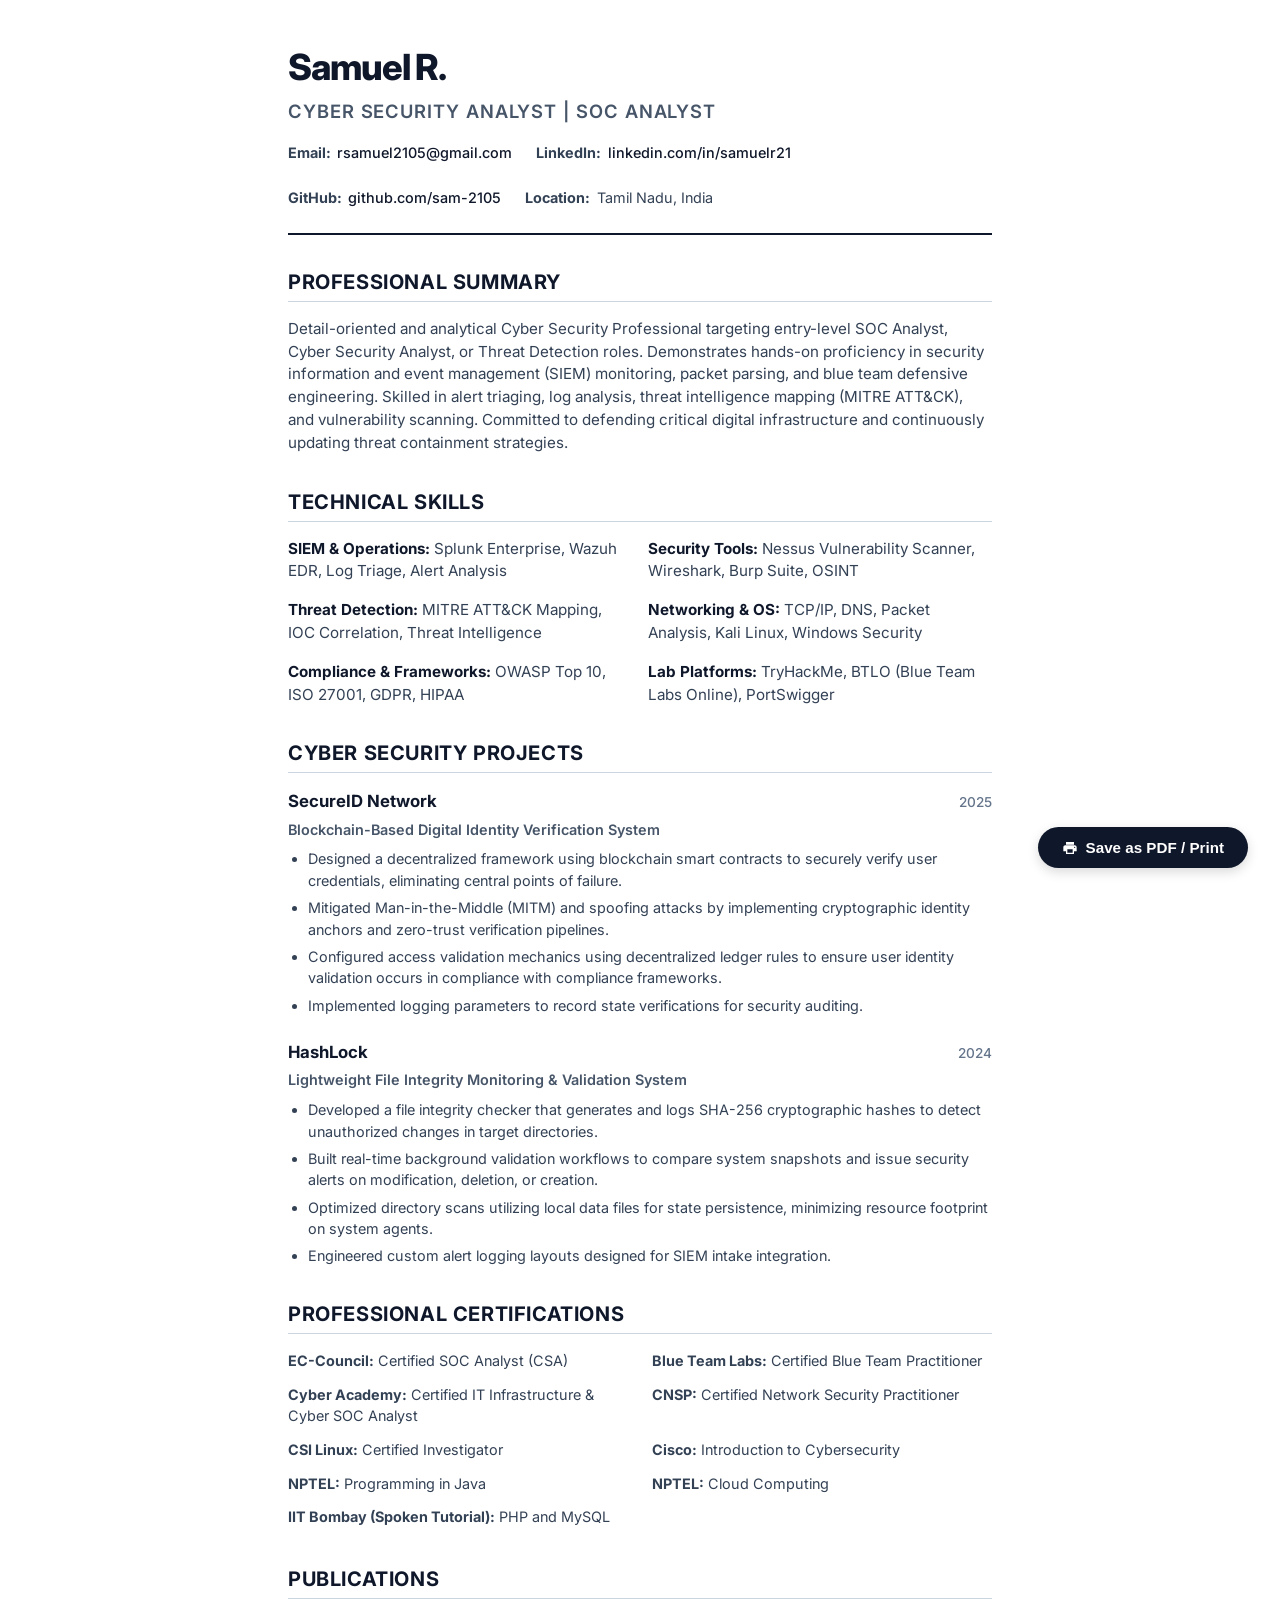
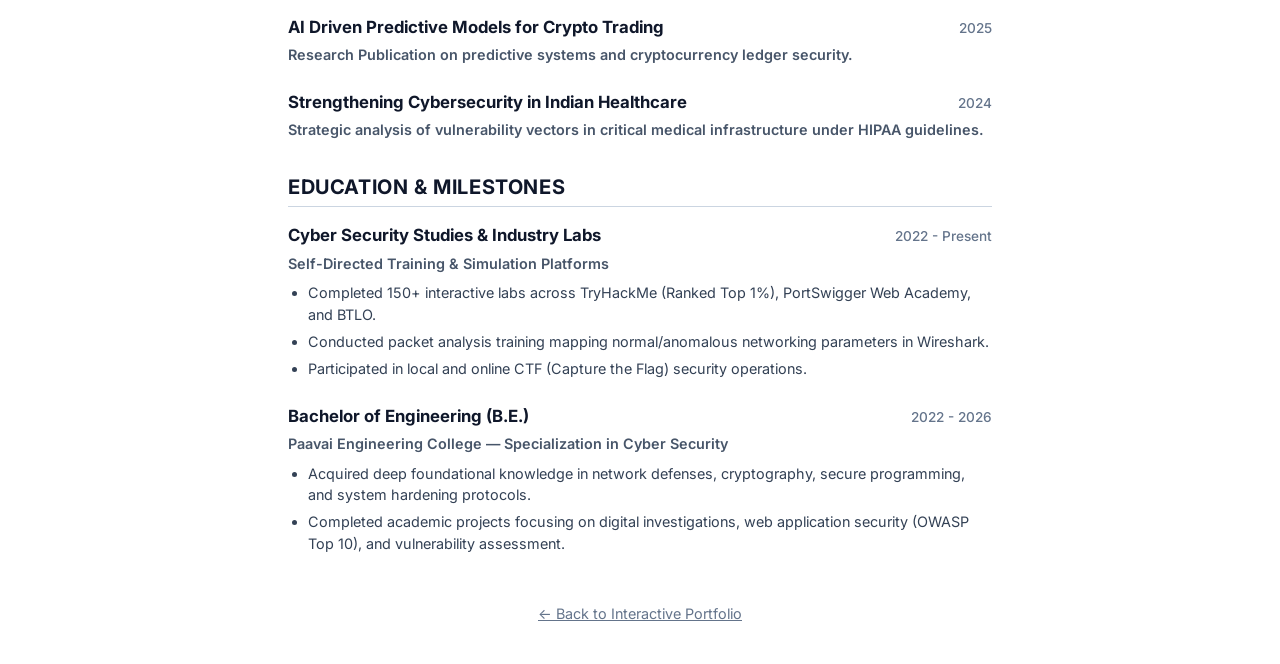
==== resume.html @ f8aa9abc "Deploy: initial portfolio release with responsive fixes and portfolio image" ====
<!DOCTYPE html>
<html lang="en">
<head>
    <meta charset="UTF-8">
    <meta name="viewport" content="width=device-width, initial-scale=1.0">
    <title>Samuel R. - Cyber Security Analyst Resume</title>
    <style>
        /* ==========================================================================
           ATS-Friendly Printable Resume Stylesheet
           ========================================================================== */
        @import url('https://fonts.googleapis.com/css2?family=Inter:wght@400;500;600;700&display=swap');

        * {
            margin: 0;
            padding: 0;
            box-sizing: border-box;
        }

        body {
            font-family: 'Inter', -apple-system, BlinkMacSystemFont, "Segoe UI", Roboto, sans-serif;
            color: #111111;
            background-color: #ffffff;
            line-height: 1.5;
            padding: 2.5rem 3rem;
            max-width: 800px;
            margin: 0 auto;
        }

        /* Floating print helper button */
        .print-btn-container {
            position: fixed;
            bottom: 2rem;
            right: 2rem;
            z-index: 100;
        }

        .print-btn {
            background-color: #0f172a;
            color: #ffffff;
            border: none;
            padding: 0.75rem 1.5rem;
            font-size: 0.95rem;
            font-weight: 600;
            border-radius: 9999px;
            cursor: pointer;
            box-shadow: 0 4px 12px rgba(0, 0, 0, 0.15);
            display: inline-flex;
            align-items: center;
            gap: 0.5rem;
            transition: all 0.2s ease;
        }

        .print-btn:hover {
            background-color: #1e293b;
            transform: translateY(-2px);
        }

        .print-btn svg {
            width: 16px;
            height: 16px;
            fill: currentColor;
        }

        /* Header Layout */
        .header {
            border-bottom: 2px solid #0f172a;
            padding-bottom: 1.5rem;
            margin-bottom: 2rem;
        }

        .name {
            font-size: 2.25rem;
            font-weight: 800;
            letter-spacing: -0.03em;
            color: #0f172a;
            margin-bottom: 0.25rem;
        }

        .title {
            font-size: 1.15rem;
            font-weight: 600;
            color: #475569;
            margin-bottom: 1rem;
            text-transform: uppercase;
            letter-spacing: 0.05em;
        }

        .contact-info {
            display: flex;
            flex-wrap: wrap;
            gap: 1.5rem;
            font-size: 0.9rem;
            color: #334155;
        }

        .contact-item {
            display: flex;
            align-items: center;
            gap: 0.4rem;
        }

        .contact-item a {
            color: #0f172a;
            text-decoration: none;
            font-weight: 500;
        }

        .contact-item a:hover {
            text-decoration: underline;
        }

        /* Section Layouts */
        .section {
            margin-bottom: 2rem;
        }

        .section-title {
            font-size: 1.25rem;
            font-weight: 700;
            color: #0f172a;
            text-transform: uppercase;
            letter-spacing: 0.03em;
            border-bottom: 1px solid #cbd5e1;
            padding-bottom: 0.25rem;
            margin-bottom: 1rem;
        }

        .summary {
            font-size: 0.95rem;
            color: #334155;
        }

        /* Skills Directory */
        .skills-grid {
            display: grid;
            grid-template-columns: 1fr 1fr;
            gap: 1rem;
        }

        .skill-group {
            font-size: 0.95rem;
            color: #334155;
        }

        .skill-group strong {
            color: #0f172a;
        }

        /* Experience and Projects list */
        .item-row {
            margin-bottom: 1.5rem;
        }

        .item-row:last-child {
            margin-bottom: 0;
        }

        .item-header {
            display: flex;
            justify-content: space-between;
            align-items: baseline;
            margin-bottom: 0.25rem;
        }

        .item-title {
            font-size: 1.05rem;
            font-weight: 700;
            color: #0f172a;
        }

        .item-date {
            font-size: 0.85rem;
            color: #64748b;
            font-weight: 500;
        }

        .item-subtitle {
            font-size: 0.9rem;
            font-weight: 600;
            color: #475569;
            margin-bottom: 0.5rem;
        }

        .item-bullets {
            list-style-type: disc;
            margin-left: 1.25rem;
            font-size: 0.9rem;
            color: #334155;
        }

        .item-bullets li {
            margin-bottom: 0.35rem;
        }

        .item-bullets li:last-child {
            margin-bottom: 0;
        }

        /* Certifications grid */
        .certs-list {
            display: grid;
            grid-template-columns: 1fr 1fr;
            gap: 0.5rem 1.5rem;
            font-size: 0.9rem;
            color: #334155;
        }

        .cert-item {
            margin-bottom: 0.25rem;
        }

        /* Back link */
        .back-link {
            display: block;
            margin-top: 3rem;
            font-size: 0.9rem;
            color: #64748b;
            text-align: center;
        }
        
        .back-link a {
            color: #64748b;
            text-decoration: underline;
        }

        /* ==========================================================================
           Print Overrides
           ========================================================================== */
        @media print {
            body {
                padding: 0;
                margin: 0;
                font-size: 10pt;
            }

            .print-btn-container,
            .back-link {
                display: none !important;
            }

            .header {
                margin-bottom: 1.5rem;
            }

            .section {
                margin-bottom: 1.5rem;
            }
        }
    </style>
</head>
<body>

    <!-- Floating Print Button -->
    <div class="print-btn-container">
        <button class="print-btn" onclick="window.print()">
            <svg viewBox="0 0 24 24">
                <path d="M19 8H5c-1.66 0-3 1.34-3 3v6h4v4h12v-4h4v-6c0-1.66-1.34-3-3-3zm-3 11H8v-5h8v5zm3-7c-.55 0-1-.45-1-1s.45-1 1-1 1 .45 1 1-.45 1-1 1zm-1-9H6v4h12V3z"/>
            </svg>
            Save as PDF / Print
        </button>
    </div>

    <!-- Header Section -->
    <header class="header">
        <h1 class="name">Samuel R.</h1>
        <div class="title">Cyber Security Analyst | SOC Analyst</div>
        <div class="contact-info">
            <div class="contact-item">
                <strong>Email:</strong> <a href="mailto:rsamuel2105@gmail.com">rsamuel2105@gmail.com</a>
            </div>
            <div class="contact-item">
                <strong>LinkedIn:</strong> <a href="https://linkedin.com/in/samuelr21" target="_blank">linkedin.com/in/samuelr21</a>
            </div>
            <div class="contact-item">
                <strong>GitHub:</strong> <a href="https://github.com/sam-2105" target="_blank">github.com/sam-2105</a>
            </div>
            <div class="contact-item">
                <strong>Location:</strong> Tamil Nadu, India
            </div>
        </div>
    </header>

    <!-- Professional Summary -->
    <section class="section">
        <h2 class="section-title">Professional Summary</h2>
        <p class="summary">
            Detail-oriented and analytical Cyber Security Professional targeting entry-level SOC Analyst, Cyber Security Analyst, or Threat Detection roles. Demonstrates hands-on proficiency in security information and event management (SIEM) monitoring, packet parsing, and blue team defensive engineering. Skilled in alert triaging, log analysis, threat intelligence mapping (MITRE ATT&CK), and vulnerability scanning. Committed to defending critical digital infrastructure and continuously updating threat containment strategies.
        </p>
    </section>

    <!-- Technical Skills -->
    <section class="section">
        <h2 class="section-title">Technical Skills</h2>
        <div class="skills-grid">
            <div class="skill-group">
                <strong>SIEM & Operations:</strong> Splunk Enterprise, Wazuh EDR, Log Triage, Alert Analysis
            </div>
            <div class="skill-group">
                <strong>Security Tools:</strong> Nessus Vulnerability Scanner, Wireshark, Burp Suite, OSINT
            </div>
            <div class="skill-group">
                <strong>Threat Detection:</strong> MITRE ATT&CK Mapping, IOC Correlation, Threat Intelligence
            </div>
            <div class="skill-group">
                <strong>Networking & OS:</strong> TCP/IP, DNS, Packet Analysis, Kali Linux, Windows Security
            </div>
            <div class="skill-group">
                <strong>Compliance & Frameworks:</strong> OWASP Top 10, ISO 27001, GDPR, HIPAA
            </div>
            <div class="skill-group">
                <strong>Lab Platforms:</strong> TryHackMe, BTLO (Blue Team Labs Online), PortSwigger
            </div>
        </div>
    </section>

    <!-- Cybersecurity Projects -->
    <section class="section">
        <h2 class="section-title">Cyber Security Projects</h2>
        
        <div class="item-row">
            <div class="item-header">
                <h3 class="item-title">SecureID Network</h3>
                <span class="item-date">2025</span>
            </div>
            <div class="item-subtitle">Blockchain-Based Digital Identity Verification System</div>
            <ul class="item-bullets">
                <li>Designed a decentralized framework using blockchain smart contracts to securely verify user credentials, eliminating central points of failure.</li>
                <li>Mitigated Man-in-the-Middle (MITM) and spoofing attacks by implementing cryptographic identity anchors and zero-trust verification pipelines.</li>
                <li>Configured access validation mechanics using decentralized ledger rules to ensure user identity validation occurs in compliance with compliance frameworks.</li>
                <li>Implemented logging parameters to record state verifications for security auditing.</li>
            </ul>
        </div>

        <div class="item-row">
            <div class="item-header">
                <h3 class="item-title">HashLock</h3>
                <span class="item-date">2024</span>
            </div>
            <div class="item-subtitle">Lightweight File Integrity Monitoring & Validation System</div>
            <ul class="item-bullets">
                <li>Developed a file integrity checker that generates and logs SHA-256 cryptographic hashes to detect unauthorized changes in target directories.</li>
                <li>Built real-time background validation workflows to compare system snapshots and issue security alerts on modification, deletion, or creation.</li>
                <li>Optimized directory scans utilizing local data files for state persistence, minimizing resource footprint on system agents.</li>
                <li>Engineered custom alert logging layouts designed for SIEM intake integration.</li>
            </ul>
        </div>
    </section>

    <!-- Certifications -->
    <section class="section">
        <h2 class="section-title">Professional Certifications</h2>
        <div class="certs-list">
            <div class="cert-item"><strong>EC-Council:</strong> Certified SOC Analyst (CSA)</div>
            <div class="cert-item"><strong>Blue Team Labs:</strong> Certified Blue Team Practitioner</div>
            <div class="cert-item"><strong>Cyber Academy:</strong> Certified IT Infrastructure & Cyber SOC Analyst</div>
            <div class="cert-item"><strong>CNSP:</strong> Certified Network Security Practitioner</div>
            <div class="cert-item"><strong>CSI Linux:</strong> Certified Investigator</div>
            <div class="cert-item"><strong>Cisco:</strong> Introduction to Cybersecurity</div>
            <div class="cert-item"><strong>NPTEL:</strong> Programming in Java</div>
            <div class="cert-item"><strong>NPTEL:</strong> Cloud Computing</div>
            <div class="cert-item"><strong>IIT Bombay (Spoken Tutorial):</strong> PHP and MySQL</div>
        </div>
    </section>

    <!-- Research Publications -->
    <section class="section">
        <h2 class="section-title">Publications</h2>
        <div class="item-row">
            <div class="item-header">
                <h3 class="item-title">AI Driven Predictive Models for Crypto Trading</h3>
                <span class="item-date">2025</span>
            </div>
            <div class="item-subtitle">Research Publication on predictive systems and cryptocurrency ledger security.</div>
        </div>
        <div class="item-row">
            <div class="item-header">
                <h3 class="item-title">Strengthening Cybersecurity in Indian Healthcare</h3>
                <span class="item-date">2024</span>
            </div>
            <div class="item-subtitle">Strategic analysis of vulnerability vectors in critical medical infrastructure under HIPAA guidelines.</div>
        </div>
    </section>

    <!-- Timeline & Education -->
    <section class="section">
        <h2 class="section-title">Education & Milestones</h2>
        <div class="item-row">
            <div class="item-header">
                <h3 class="item-title">Cyber Security Studies & Industry Labs</h3>
                <span class="item-date">2022 - Present</span>
            </div>
            <div class="item-subtitle">Self-Directed Training & Simulation Platforms</div>
            <ul class="item-bullets">
                <li>Completed 150+ interactive labs across TryHackMe (Ranked Top 1%), PortSwigger Web Academy, and BTLO.</li>
                <li>Conducted packet analysis training mapping normal/anomalous networking parameters in Wireshark.</li>
                <li>Participated in local and online CTF (Capture the Flag) security operations.</li>
            </ul>
        </div>
        <div class="item-row">
            <div class="item-header">
                <h3 class="item-title">Bachelor of Engineering (B.E.)</h3>
                <span class="item-date">2022 - 2026</span>
            </div>
            <div class="item-subtitle">Paavai Engineering College — Specialization in Cyber Security</div>
            <ul class="item-bullets">
                <li>Acquired deep foundational knowledge in network defenses, cryptography, secure programming, and system hardening protocols.</li>
                <li>Completed academic projects focusing on digital investigations, web application security (OWASP Top 10), and vulnerability assessment.</li>
            </ul>
        </div>
    </section>

    <div class="back-link">
        <a href="index.html">← Back to Interactive Portfolio</a>
    </div>

</body>
</html>
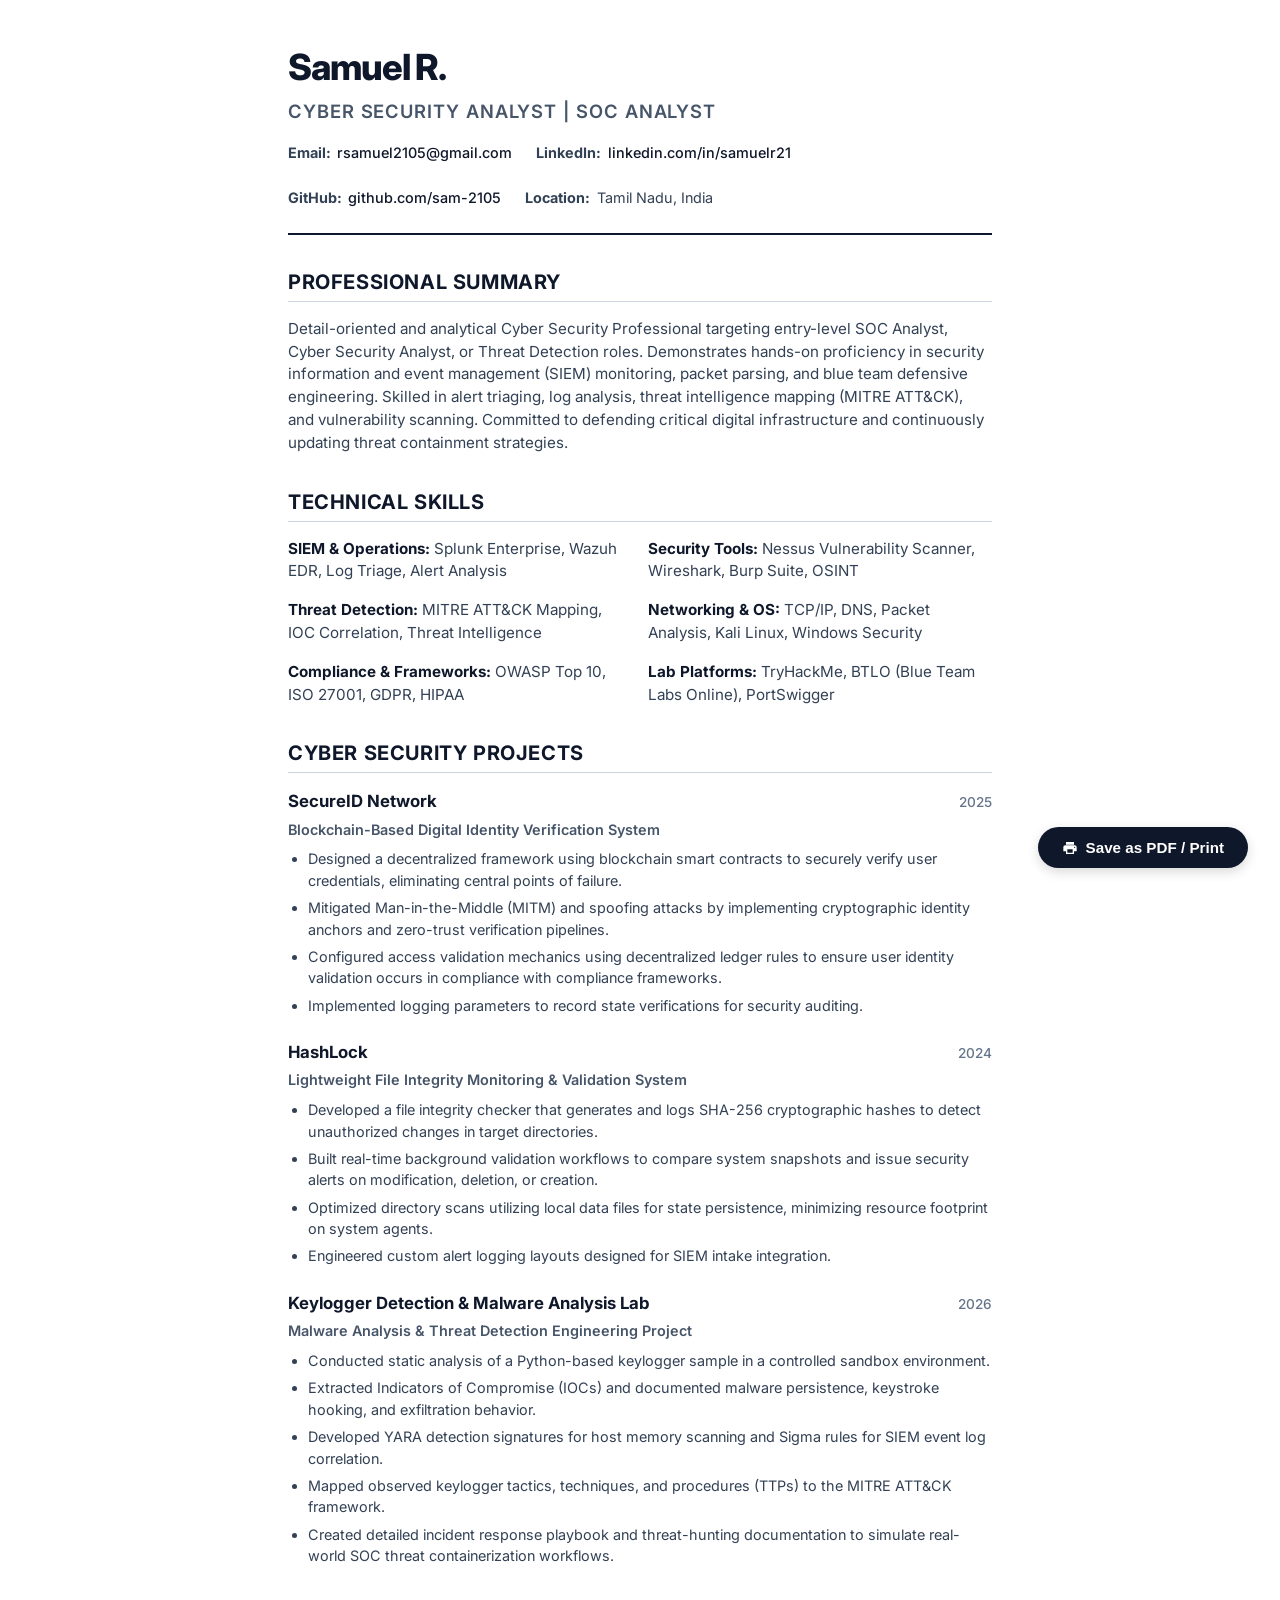
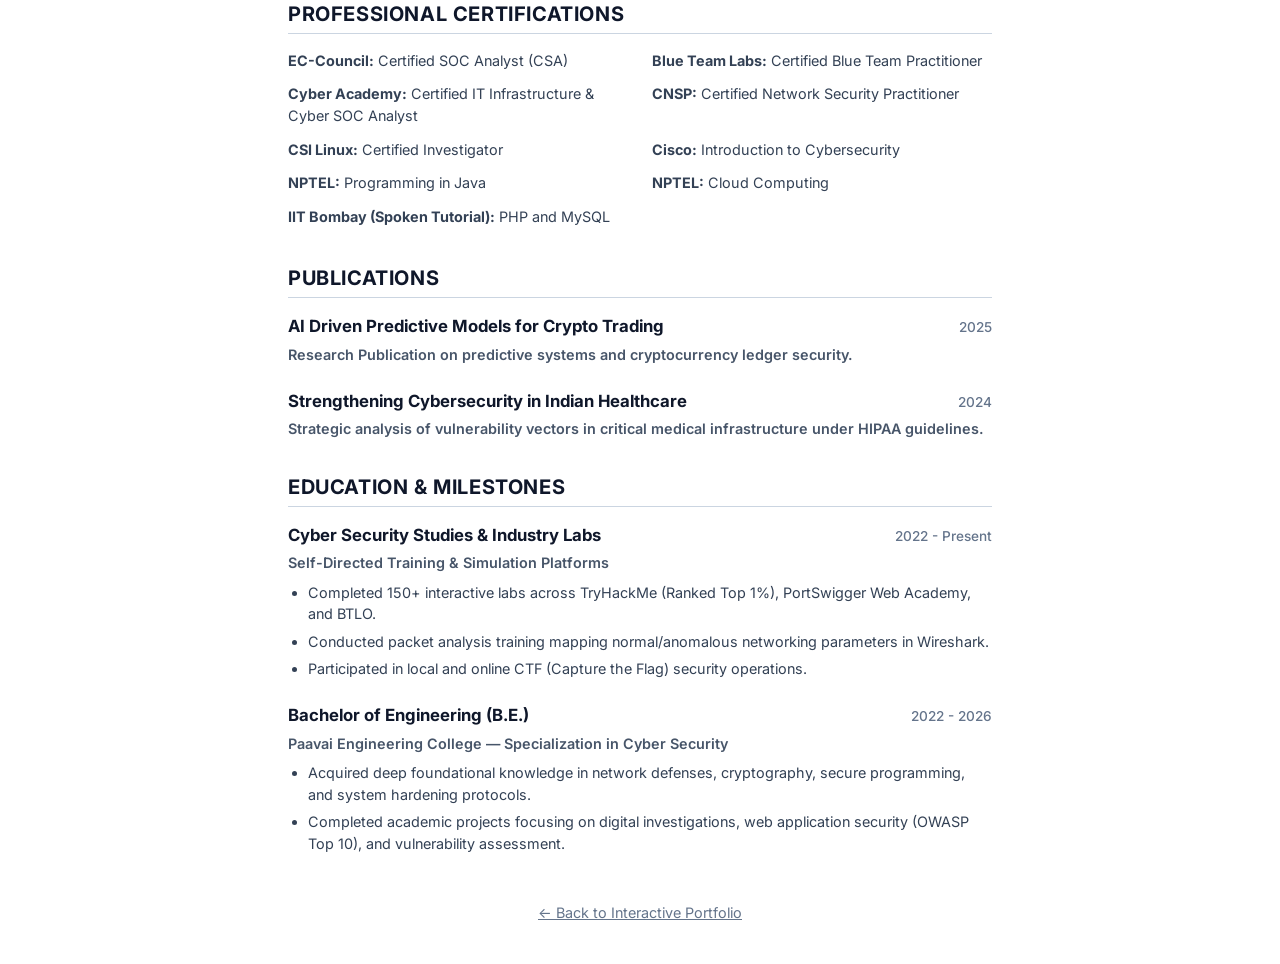
==== commit ad3057fd: "Add Keylogger Detection & Malware Analysis Lab project to portfolio" ====
--- a/resume.html
+++ b/resume.html
@@ -344,6 +344,21 @@
                 <li>Engineered custom alert logging layouts designed for SIEM intake integration.</li>
             </ul>
         </div>
+
+        <div class="item-row">
+            <div class="item-header">
+                <h3 class="item-title">Keylogger Detection & Malware Analysis Lab</h3>
+                <span class="item-date">2026</span>
+            </div>
+            <div class="item-subtitle">Malware Analysis & Threat Detection Engineering Project</div>
+            <ul class="item-bullets">
+                <li>Conducted static analysis of a Python-based keylogger sample in a controlled sandbox environment.</li>
+                <li>Extracted Indicators of Compromise (IOCs) and documented malware persistence, keystroke hooking, and exfiltration behavior.</li>
+                <li>Developed YARA detection signatures for host memory scanning and Sigma rules for SIEM event log correlation.</li>
+                <li>Mapped observed keylogger tactics, techniques, and procedures (TTPs) to the MITRE ATT&CK framework.</li>
+                <li>Created detailed incident response playbook and threat-hunting documentation to simulate real-world SOC threat containerization workflows.</li>
+            </ul>
+        </div>
     </section>
 
     <!-- Certifications -->
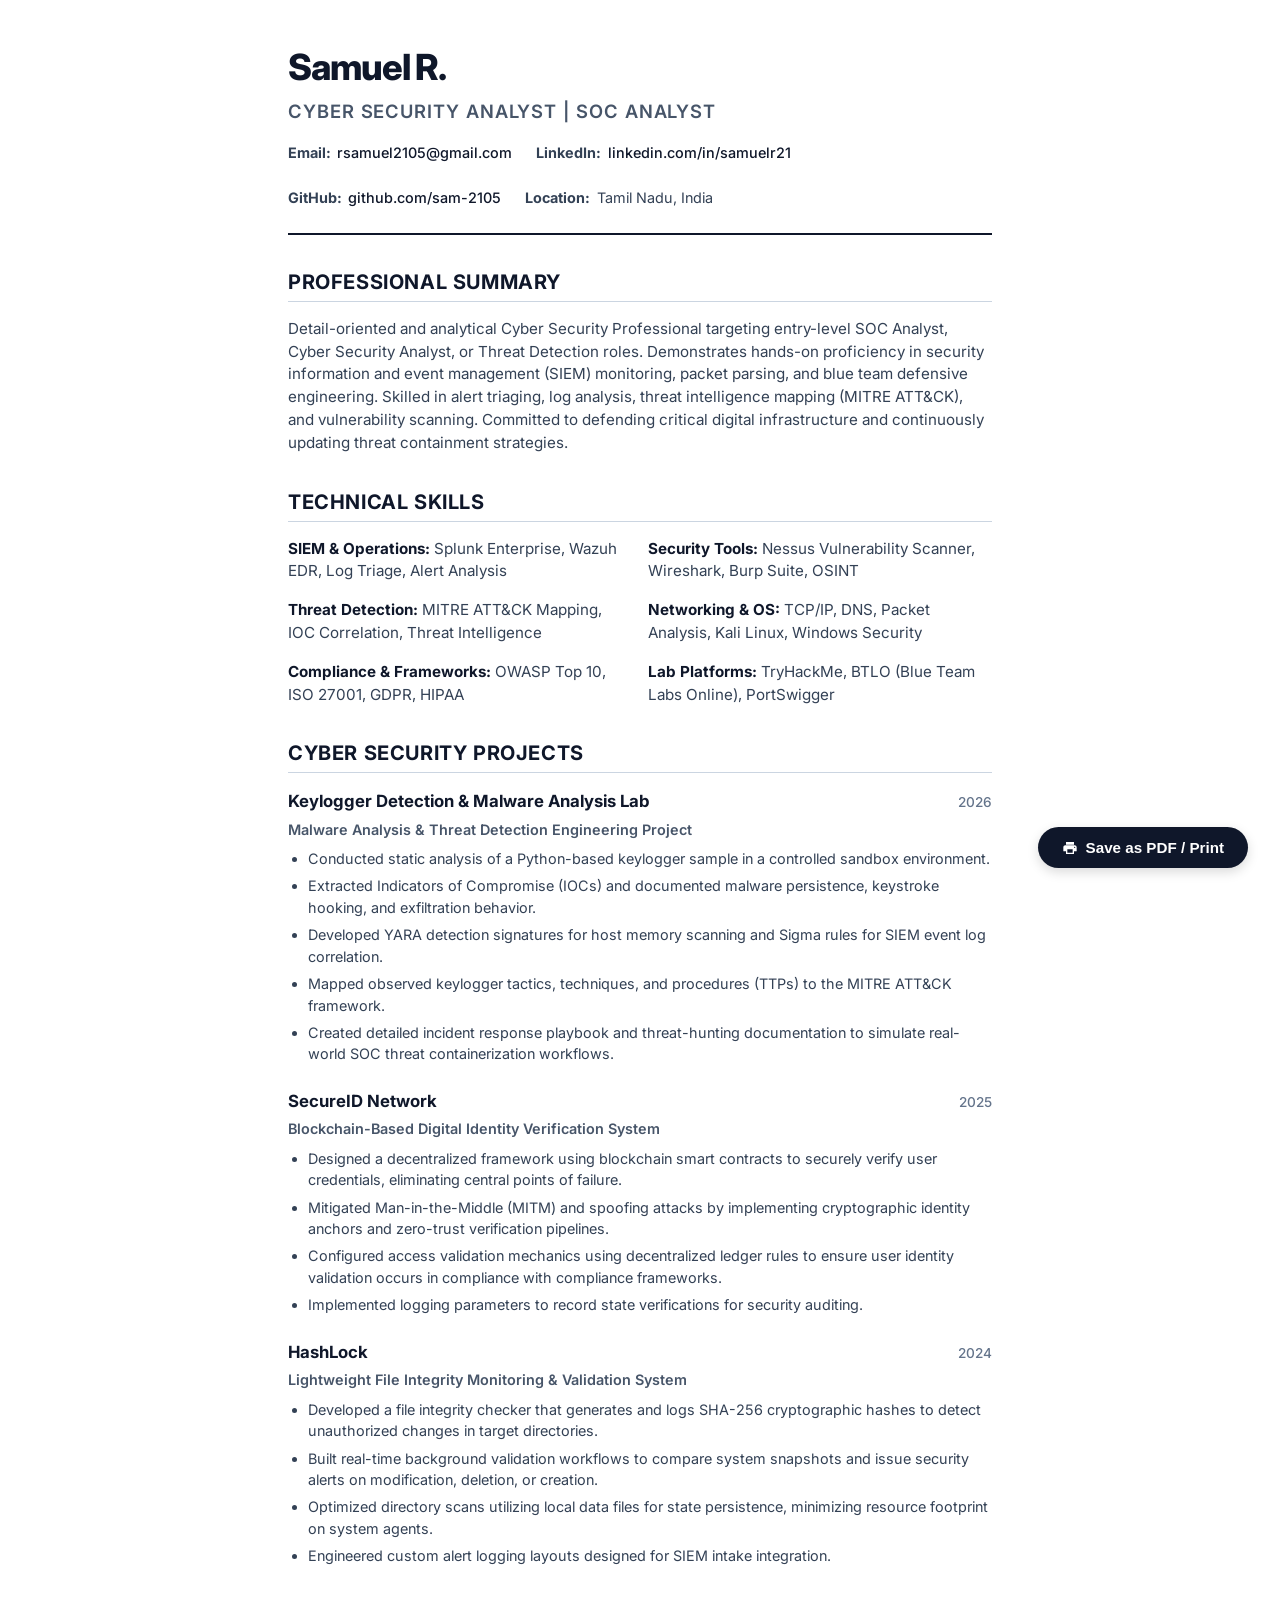
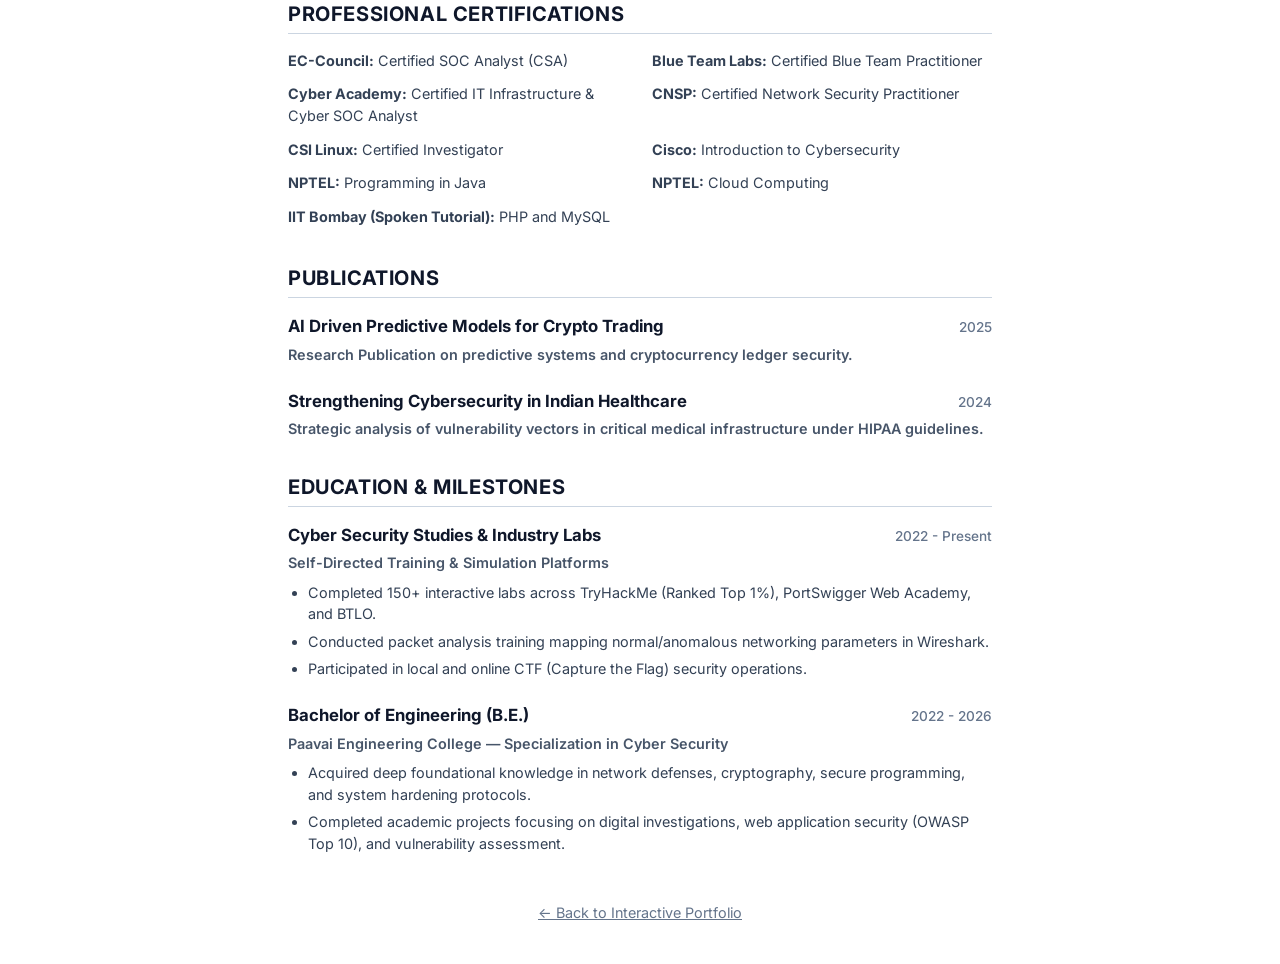
==== commit 7e6af15d: "Position Keylogger Detection & Malware Analysis Lab project first in resume" ====
--- a/resume.html
+++ b/resume.html
@@ -319,6 +319,21 @@
         
         <div class="item-row">
             <div class="item-header">
+                <h3 class="item-title">Keylogger Detection & Malware Analysis Lab</h3>
+                <span class="item-date">2026</span>
+            </div>
+            <div class="item-subtitle">Malware Analysis & Threat Detection Engineering Project</div>
+            <ul class="item-bullets">
+                <li>Conducted static analysis of a Python-based keylogger sample in a controlled sandbox environment.</li>
+                <li>Extracted Indicators of Compromise (IOCs) and documented malware persistence, keystroke hooking, and exfiltration behavior.</li>
+                <li>Developed YARA detection signatures for host memory scanning and Sigma rules for SIEM event log correlation.</li>
+                <li>Mapped observed keylogger tactics, techniques, and procedures (TTPs) to the MITRE ATT&CK framework.</li>
+                <li>Created detailed incident response playbook and threat-hunting documentation to simulate real-world SOC threat containerization workflows.</li>
+            </ul>
+        </div>
+
+        <div class="item-row">
+            <div class="item-header">
                 <h3 class="item-title">SecureID Network</h3>
                 <span class="item-date">2025</span>
             </div>
@@ -342,21 +357,6 @@
                 <li>Built real-time background validation workflows to compare system snapshots and issue security alerts on modification, deletion, or creation.</li>
                 <li>Optimized directory scans utilizing local data files for state persistence, minimizing resource footprint on system agents.</li>
                 <li>Engineered custom alert logging layouts designed for SIEM intake integration.</li>
-            </ul>
-        </div>
-
-        <div class="item-row">
-            <div class="item-header">
-                <h3 class="item-title">Keylogger Detection & Malware Analysis Lab</h3>
-                <span class="item-date">2026</span>
-            </div>
-            <div class="item-subtitle">Malware Analysis & Threat Detection Engineering Project</div>
-            <ul class="item-bullets">
-                <li>Conducted static analysis of a Python-based keylogger sample in a controlled sandbox environment.</li>
-                <li>Extracted Indicators of Compromise (IOCs) and documented malware persistence, keystroke hooking, and exfiltration behavior.</li>
-                <li>Developed YARA detection signatures for host memory scanning and Sigma rules for SIEM event log correlation.</li>
-                <li>Mapped observed keylogger tactics, techniques, and procedures (TTPs) to the MITRE ATT&CK framework.</li>
-                <li>Created detailed incident response playbook and threat-hunting documentation to simulate real-world SOC threat containerization workflows.</li>
             </ul>
         </div>
     </section>
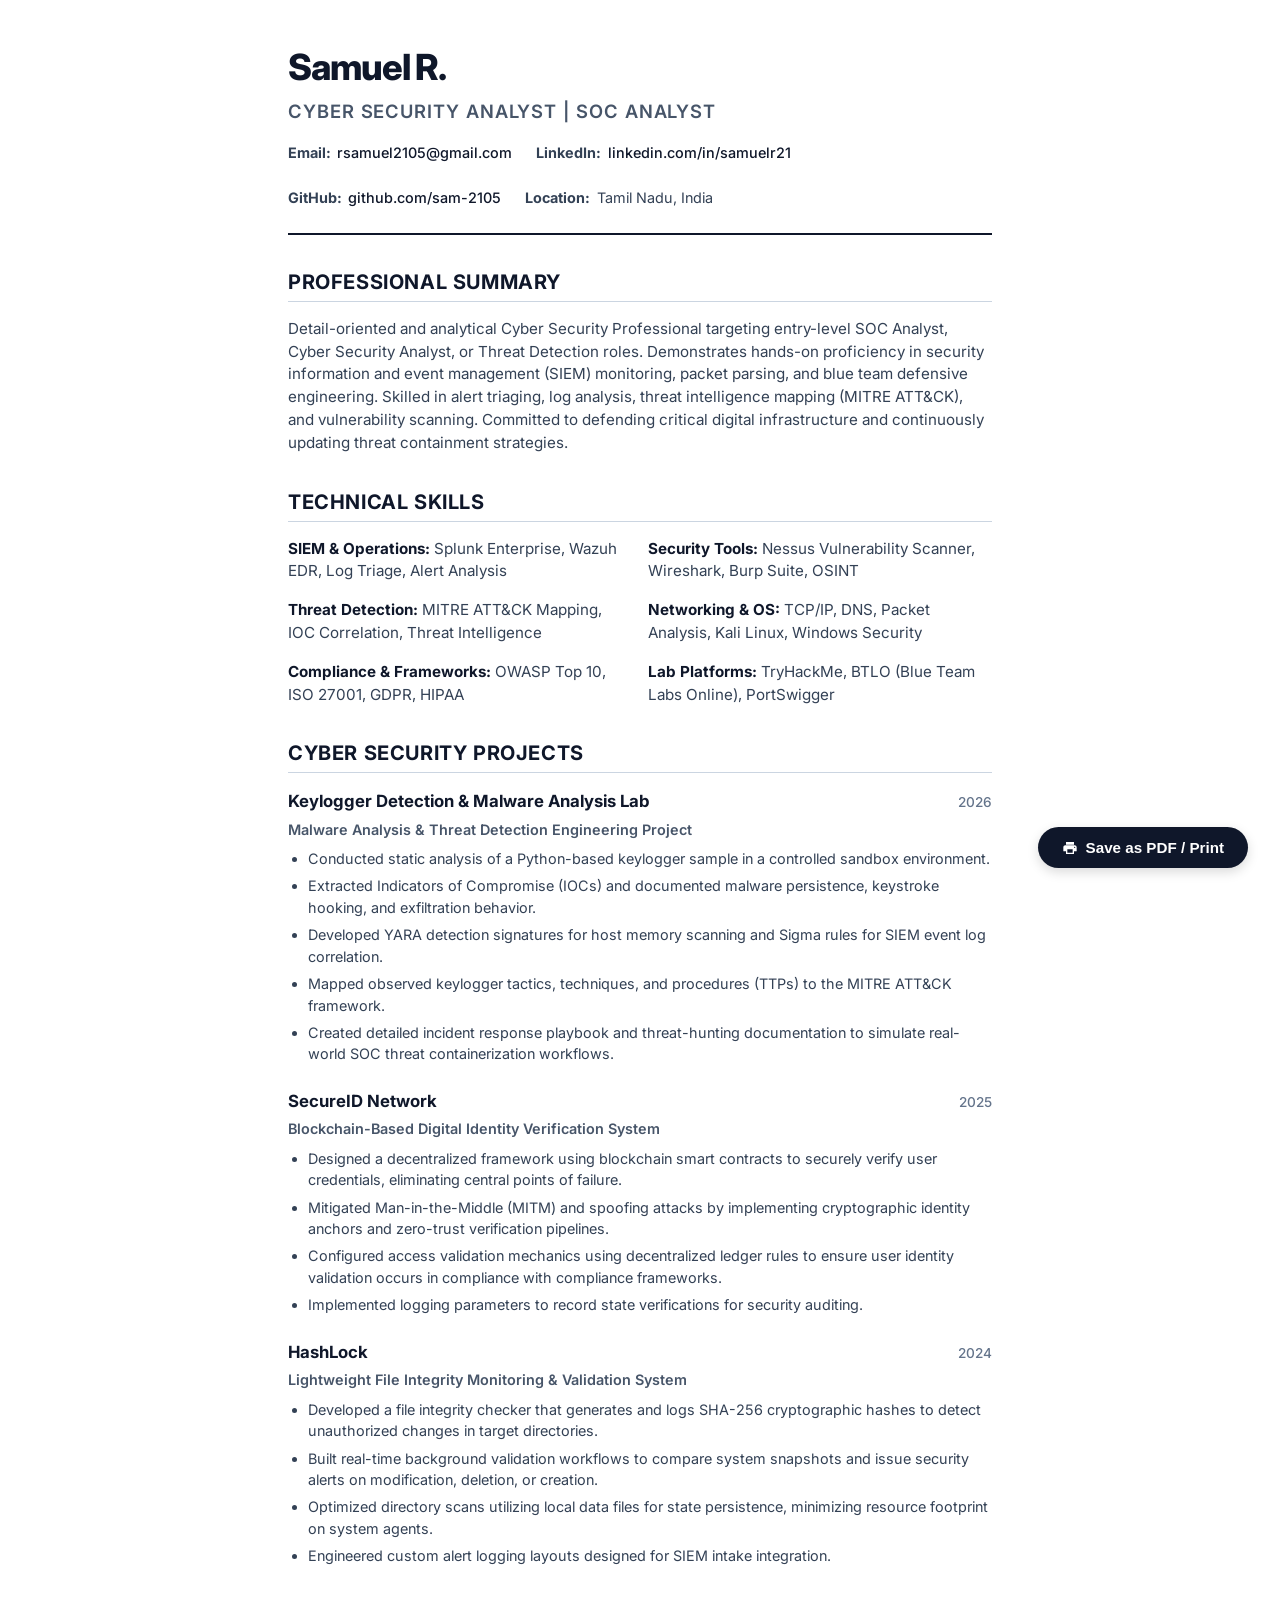
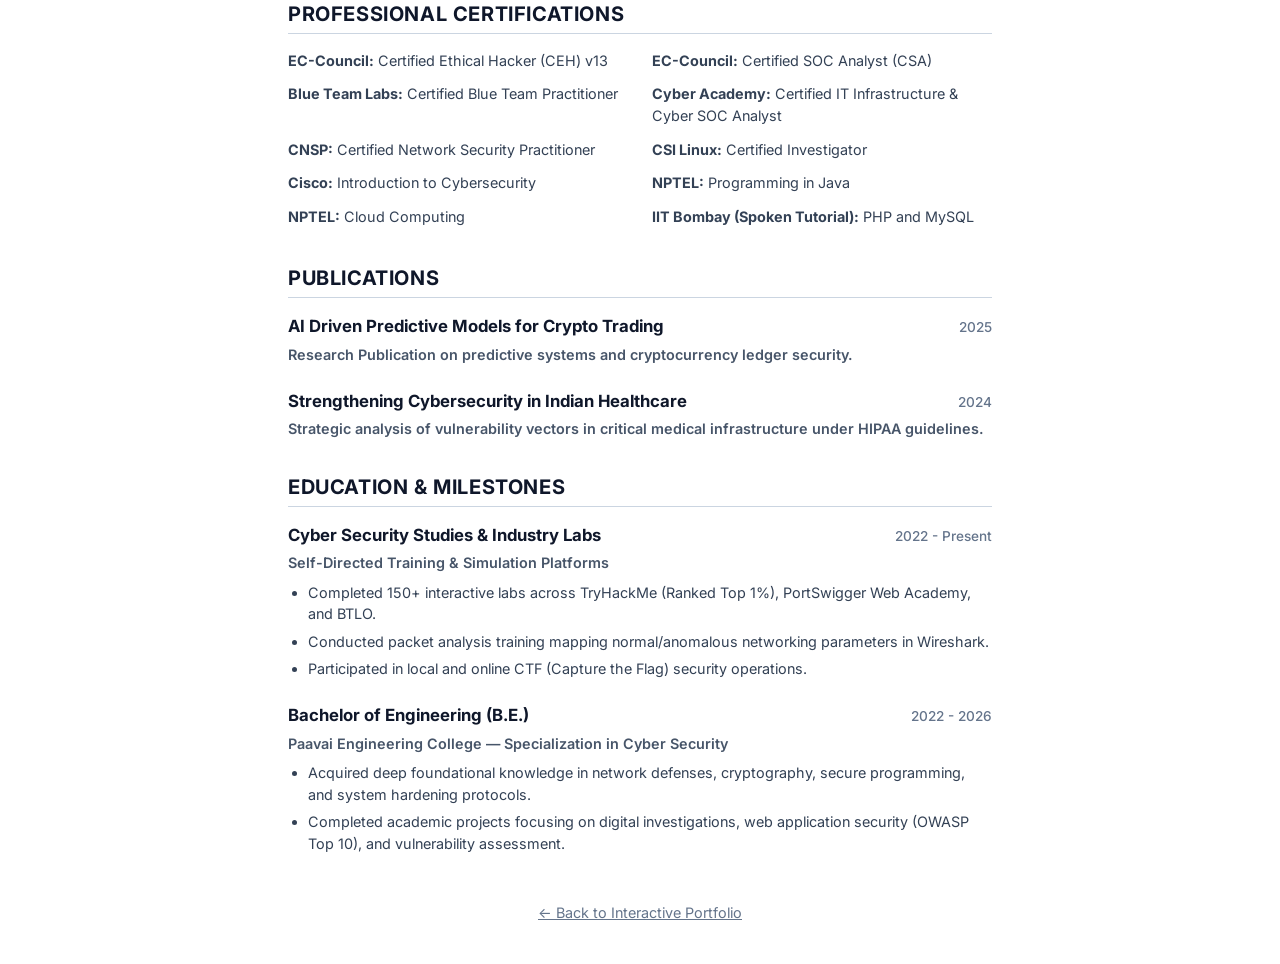
==== commit c35dd7e9: "Add Certified Ethical Hacker (CEH) v13 to certifications and resume" ====
--- a/resume.html
+++ b/resume.html
@@ -365,6 +365,7 @@
     <section class="section">
         <h2 class="section-title">Professional Certifications</h2>
         <div class="certs-list">
+            <div class="cert-item"><strong>EC-Council:</strong> Certified Ethical Hacker (CEH) v13</div>
             <div class="cert-item"><strong>EC-Council:</strong> Certified SOC Analyst (CSA)</div>
             <div class="cert-item"><strong>Blue Team Labs:</strong> Certified Blue Team Practitioner</div>
             <div class="cert-item"><strong>Cyber Academy:</strong> Certified IT Infrastructure & Cyber SOC Analyst</div>
